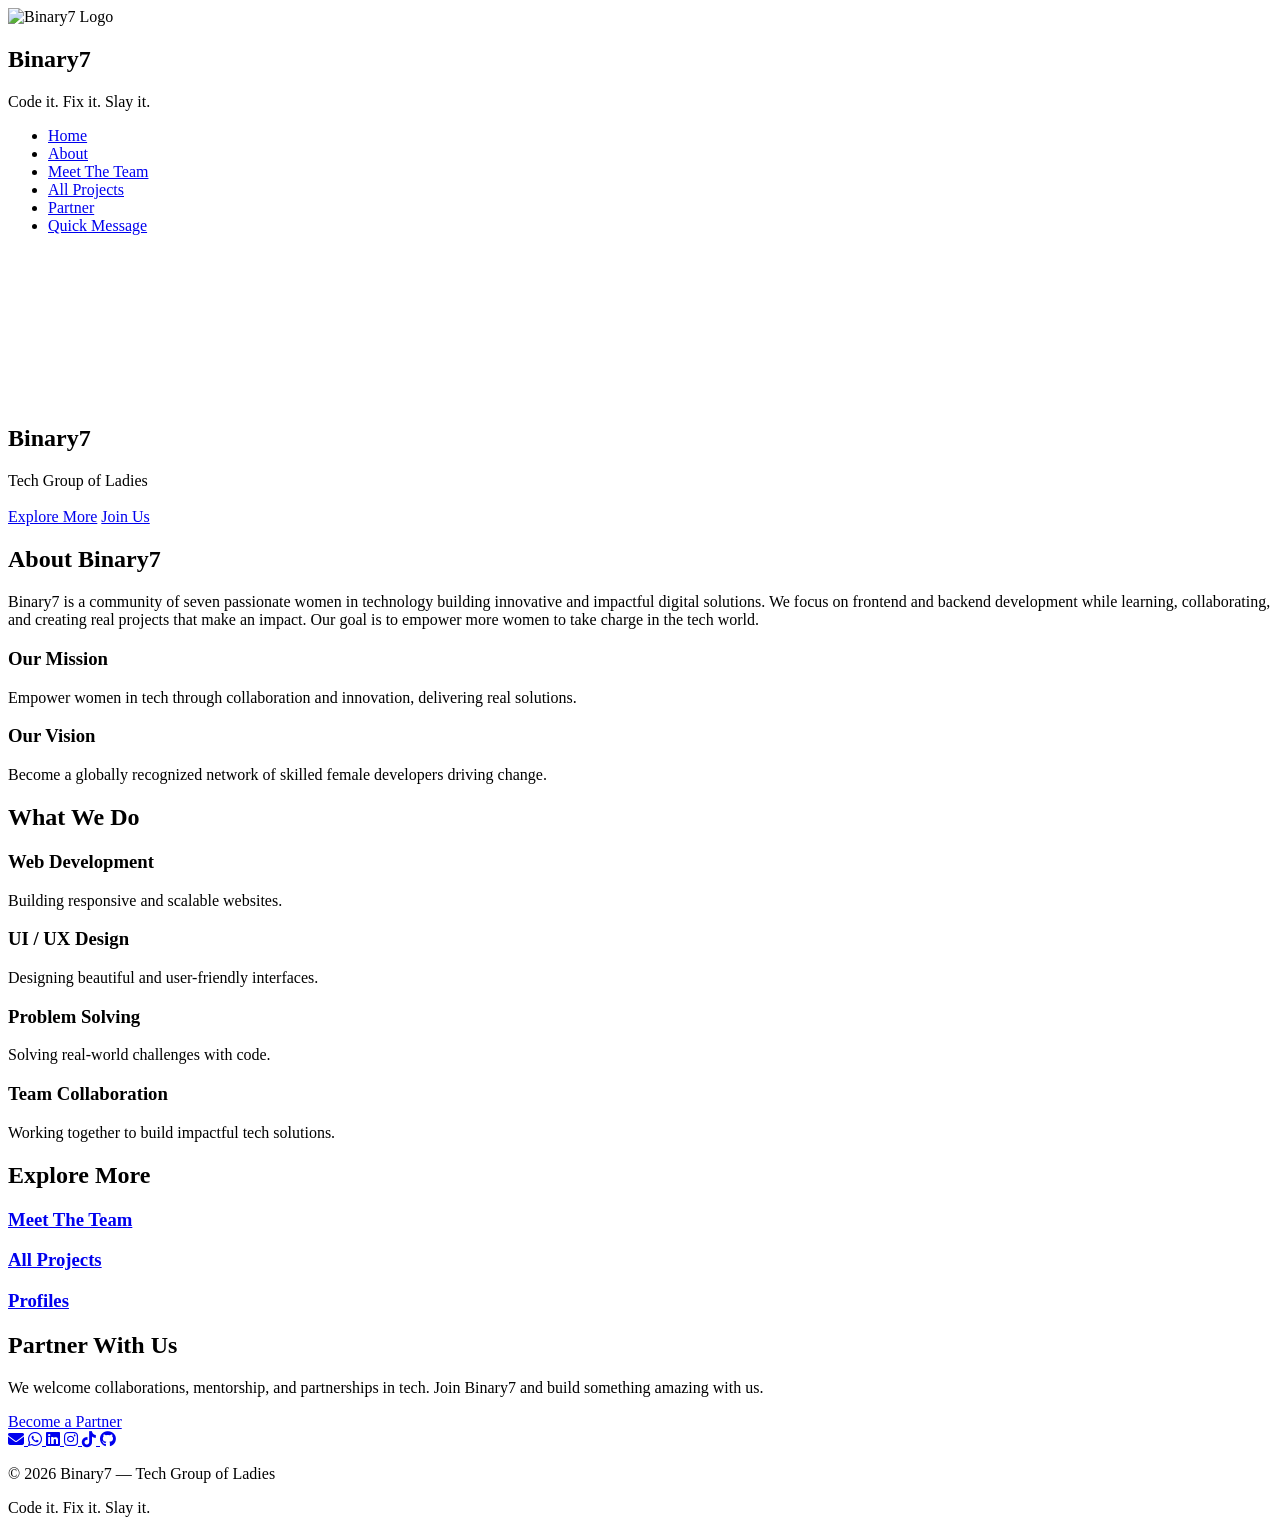
==== index.html @ e3a32f8c "Add files via upload" ====
<!DOCTYPE html>
<html lang="en">

<head>
<meta charset="UTF-8">
<meta name="viewport" content="width=device-width, initial-scale=1.0">

<title>Binary7 | Code it. Fix it. Slay it.</title>

<link rel="stylesheet" href="index.css">

<!-- Google Font -->
<link href="https://fonts.googleapis.com/css2?family=Poppins:wght@300;400;500;600;700&display=swap" rel="stylesheet">

<!-- Font Awesome -->
<link rel="stylesheet"
href="https://cdnjs.cloudflare.com/ajax/libs/font-awesome/6.4.0/css/all.min.css">
<link rel="icon" type="img/jpeg" href="images/logo.jpg">
</head>


<body>


<!-- NAVBAR -->
<header>

<nav class="navbar">

<div class="logo">

<img src="images/logo.jpg" alt="Binary7 Logo">

<div class="logo-text">
<h2>Binary7</h2>
<p class="motto-small">Code it. Fix it. Slay it.</p>
</div>

</div>


<ul class="nav-links">

<li><a href="#home">Home</a></li>

<li><a href="#about">About</a></li>

<li><a href="team.html">Meet The Team</a></li>

<li><a href="project.html">All Projects</a></li>

<li><a href="#partner">Partner</a></li>

<li><a href="contact.html">Quick Message</a></li>

</ul>


<div class="hamburger" id="hamburger">

<span></span>
<span></span>
<span></span>

</div>

</nav>

</header>



<!-- HERO -->
<section class="hero" id="home">

<!-- animated network background -->
<canvas id="network-bg"></canvas>

<!-- floating shapes -->
<div class="floating-shapes"></div>


<h1 class="hero-title">Binary7</h1>

<p class="tagline">Tech Group of Ladies</p>

<h3 class="motto">
<span id="motto"></span>
</h3>


<div class="hero-buttons">

<a href="#about" class="btn">Explore More</a>

<a href="contact.html" class="btn btn-secondary">Join Us</a>

</div>

</section>



<!-- ABOUT -->
<section class="section" id="about">

<h2>About Binary7</h2>

<p>
Binary7 is a community of seven passionate women in technology building
innovative and impactful digital solutions. We focus on frontend and backend
development while learning, collaborating, and creating real projects that
make an impact. Our goal is to empower more women to take charge in the tech world.
</p>


<div class="mission-vision">

<div class="box">

<h3>Our Mission</h3>

<p>
Empower women in tech through collaboration and innovation,
delivering real solutions.
</p>

</div>


<div class="box">

<h3>Our Vision</h3>

<p>
Become a globally recognized network of skilled female
developers driving change.
</p>

</div>

</div>

</section>



<!-- WHAT WE DO -->

<section class="section dark" id="what-we-do">
  <h2>What We Do</h2>
  <div class="cards">
    <div class="card">
      <h3>Web Development</h3>
      <p>Building responsive and scalable websites.</p>
    </div>

    <div class="card">
      <h3>UI / UX Design</h3>
      <p>Designing beautiful and user-friendly interfaces.</p>
    </div>

    <div class="card">
      <h3>Problem Solving</h3>
      <p>Solving real-world challenges with code.</p>
    </div>

    <div class="card team-collab">
      <h3>Team Collaboration</h3>
      <p>Working together to build impactful tech solutions.</p>
    </div>
  </div>
</section>




<!-- EXPLORE MORE -->
<section class="section" id="explore-more">

<h2>Explore More</h2>

<div class="cards">

<a href="team.html" class="card">
<h3>Meet The Team</h3>
</a>


<a href="project.html" class="card">
<h3>All Projects</h3>
</a>


<a href="profiles.html" class="card">
<h3>Profiles</h3>
</a>

</div>

</section>



<!-- PARTNER  -->
<section class="section dark" id="partner">

<h2>Partner With Us</h2>

<p>
We welcome collaborations, mentorship, and partnerships in tech.
Join Binary7 and build something amazing with us.
</p>


<div class="partner-btn">

<a href="contact.html" class="btn btn-secondary">
Become a Partner
</a>

</div>

</section>




<!-- FOOTER  -->



<div class="footer-social">

<a href="mailto:binary7coders@gmail.com">
<i class="fa-solid fa-envelope"></i>
</a>

<a href="https://wa.me/qr/BYS5XMZLQRIJO1" target="_blank">
<i class="fa-brands fa-whatsapp"></i>
</a>

<a href="https://www.linkedin.com/posts/binary8_binary8-womenintech-innovation-activity-7432585303149797377-0gck" target="_blank">
<i class="fa-brands fa-linkedin"></i>
</a>

<a href="https://www.instagram.com/binar7308" target="_blank">
<i class="fa-brands fa-instagram"></i>
</a>

<a href="https://www.tiktok.com/@binary7536" target="_blank">
<i class="fa-brands fa-tiktok"></i>
</a>

<a href="https://github.com/binary7" target="_blank">
<i class="fa-brands fa-github"></i>
</a>

</div>


<p class="copyright">
©️ 2026 Binary7 — Tech Group of Ladies
</p>

<p class="footer-motto">
Code it. Fix it. Slay it.
</p>

</footer>



<script src="index.js"></script>

</body>
</html>
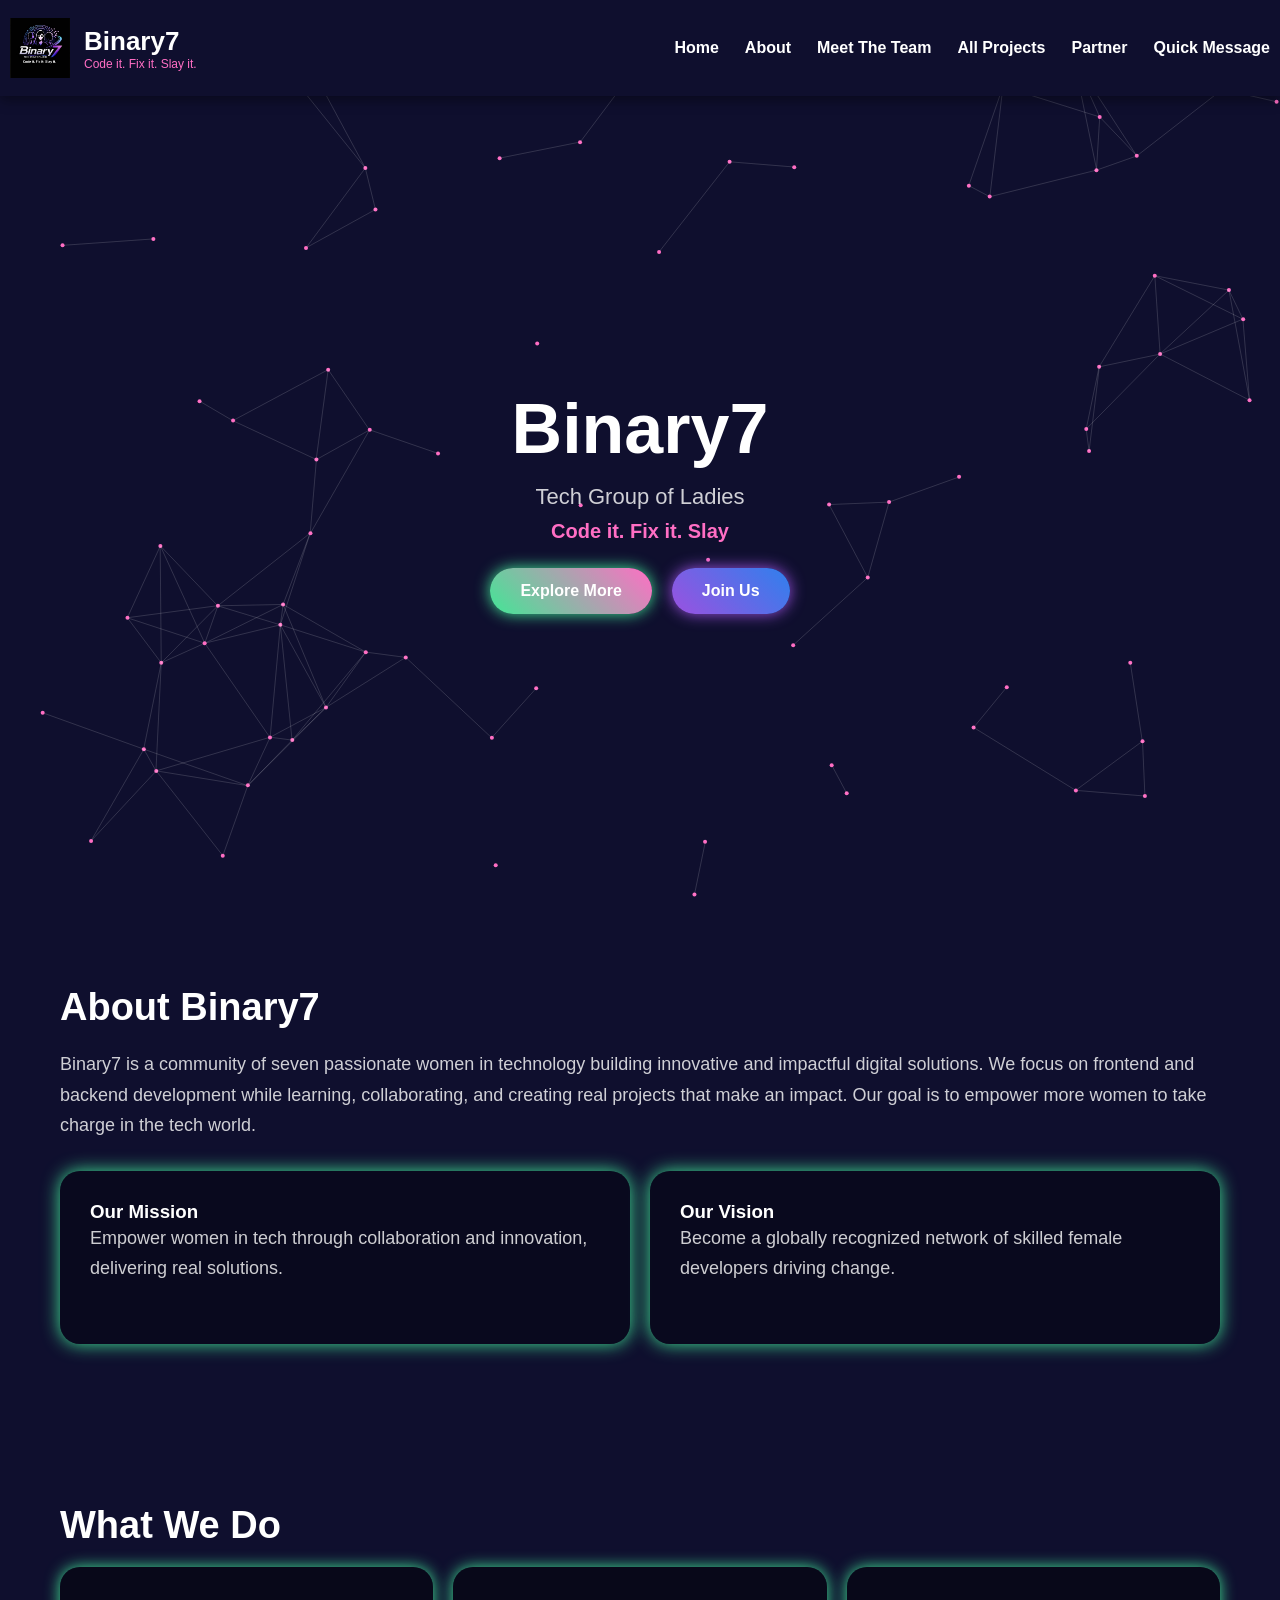
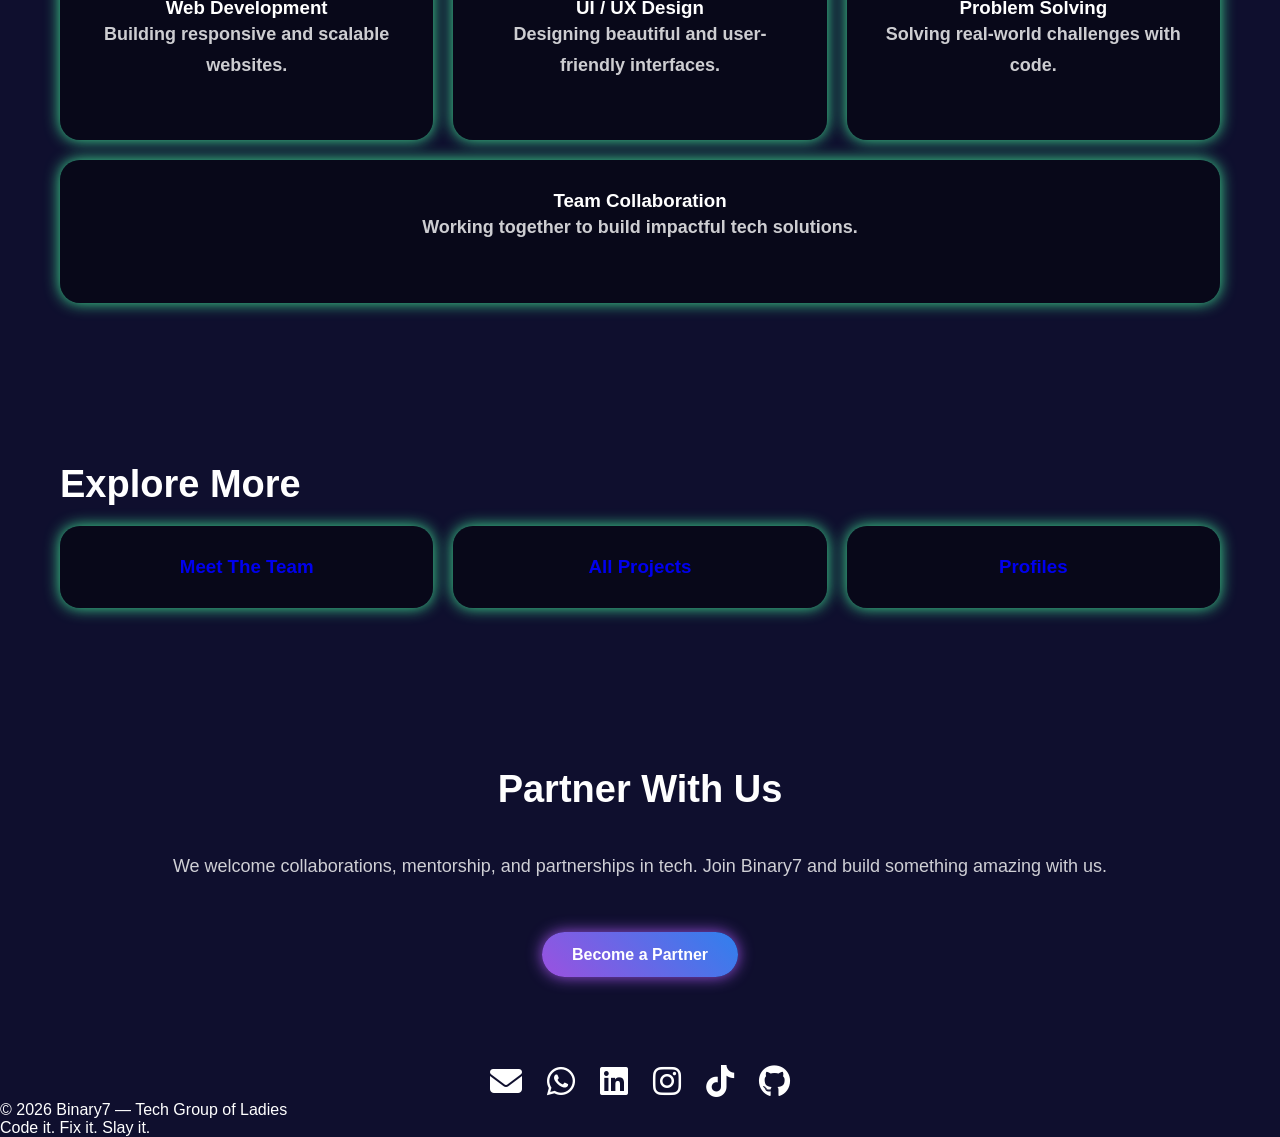
==== commit 9d7ad917: "Update index.html" ====
--- a/index.html
+++ b/index.html
@@ -49,7 +49,7 @@
 
 <li><a href="project.html">All Projects</a></li>
 
-<li><a href="#partner">Partner</a></li>
+<li><a href="contact.html">Partner</a></li>
 
 <li><a href="contact.html">Quick Message</a></li>
 
@@ -274,4 +274,4 @@
 <script src="index.js"></script>
 
 </body>
-</html>+</html>
--- a/index.css
+++ b/index.css
@@ -0,0 +1,470 @@
+/* ROOT VARIABLES */
+:root {
+  --black-bg: #0f0f2e;
+  --neon-pink: #ff6ec4;
+  --neon-blue: #2f80ed;
+  --neon-purple: #9b51e0;
+  --white-trans: rgba(255,255,255,0.8);
+}
+
+/* GLOBAL */
+*{
+  margin: 0;
+  padding: 0;
+  box-sizing: border-box;
+  font-family: 'Poppins', sans-serif;
+  scroll-behavior: smooth;
+}
+
+body {
+  background: var(--black-bg);
+  color: white;
+  overflow-x: hidden;
+  min-height: 100%;
+}
+
+html {
+  height: 100%;
+  overflow-x: hidden;
+}
+
+/* NETWORK BACKGROUND */
+#network-bg {
+  position: fixed;
+  top: 0;
+  left: 0;
+  width: 100%;
+  height: 100%;
+  z-index: -2;
+  pointer-events: none;
+}
+
+.floating-shapes {
+  position: fixed;
+  top: 0;
+  left: 0;
+  width: 100%;
+  height: 100%;
+  pointer-events: none;
+  z-index: -1;
+}
+
+/* NAVBAR */
+header {
+  position: sticky;
+  top: 0;
+  z-index: 10000;
+}
+
+.navbar {
+  display: flex;
+  align-items: center;
+  justify-content: space-between;
+  padding: 18px 10px;
+  background: var(--black-bg);
+  box-shadow: 0 4px 12px rgba(0,0,0,0.4);
+}
+
+/* LOGO */
+.logo {
+  display: flex;
+  align-items: center;
+  gap: 14px;
+}
+
+.logo img {
+  width: 60px;
+  height: 60px;
+}
+
+.logo-text h2 {
+  font-size: 26px;
+  font-weight: 700;
+}
+
+.logo-text .motto-small {
+  font-size: 12px;
+  color: var(--neon-pink);
+}
+
+/* NAV LINKS */
+.nav-links {
+  display: flex;
+  gap: 26px;
+  list-style: none;
+}
+
+.nav-links a {
+  color: white;
+  text-decoration: none;
+  font-weight: 600;
+  transition: 0.3s;
+  position: relative;
+  z-index: 1;
+}
+
+.nav-links a:hover {
+  color: var(--neon-pink);
+  text-shadow: 0 0 8px var(--neon-pink);
+}
+
+/* HAMBURGER */
+.hamburger {
+  display: none;
+  flex-direction: column;
+  gap: 5px;
+  cursor: pointer;
+  z-index: 10001;
+}
+
+.hamburger span {
+  width: 25px;
+  height: 3px;
+  background: white;
+  transition: 0.3s;
+}
+
+/* Hamburger X animation */
+.hamburger.active span:nth-child(1) {
+  transform: rotate(45deg) translate(5px, 5px);
+}
+
+.hamburger.active span:nth-child(2) {
+  opacity: 0;
+}
+
+.hamburger.active span:nth-child(3) {
+  transform: rotate(-45deg) translate(5px, -5px);
+}
+
+/* HERO */
+.hero {
+  min-height: 90vh;
+  display: flex;
+  flex-direction: column;
+  justify-content: center;
+  align-items: center;
+  text-align: center;
+  position: relative;
+  padding: 40px;
+  overflow: hidden;
+  z-index: 1;
+}
+
+.hero h1.hero-title {
+  font-size: 70px;
+  font-weight: 800;
+  margin-bottom: 15px;
+  transition: 0.3s;
+}
+
+.hero h1.hero-title:hover {
+  color: var(--neon-pink);
+  text-shadow: 0 0 20px var(--neon-pink);
+}
+
+.tagline {
+  font-size: 22px;
+  color: var(--white-trans);
+  margin-bottom: 10px;
+}
+
+#motto {
+  color: var(--neon-pink);
+  font-weight: 600;
+  font-size: 20px;
+}
+
+/* HERO BUTTONS */
+.hero-buttons {
+  display: flex;
+  gap: 20px;
+  margin-top: 25px;
+  flex-wrap: wrap;
+  justify-content: center;
+  z-index: 1;
+}
+
+.btn {
+  padding: 14px 30px;
+  border-radius: 50px;
+  font-weight: 600;
+  text-decoration: none;
+  color: white;
+  background: linear-gradient(45deg,#42e695,#ff6ec4);
+  box-shadow: 0 0 15px #42e695;
+  transition: 0.3s;
+  position: relative;
+  z-index: 1;
+}
+
+.btn:hover {
+  transform: scale(1.05);
+  box-shadow: 0 0 25px #ff6ec4;
+}
+
+.btn-secondary {
+  background: linear-gradient(45deg,#9b51e0,#2f80ed);
+  box-shadow: 0 0 15px #9b51e0;
+}
+
+/* SECTIONS */
+.section {
+  padding: 80px 60px;
+  position: relative;
+  z-index: 1;
+}
+
+.section h2 {
+  font-size: 38px;
+  margin-bottom: 20px;
+  display: inline-block;
+  transition: 0.3s;
+}
+
+.section h2:hover {
+  color: var(--neon-pink);
+  text-shadow: 0 0 12px var(--neon-pink);
+}
+
+.section p {
+  font-size: 18px;
+  line-height: 1.7;
+  color: var(--white-trans);
+  margin-bottom: 30px;
+}
+
+/* MISSION / VISION */
+.mission-vision {
+  display: flex;
+  gap: 20px;
+  flex-wrap: wrap;
+}
+
+.box {
+  flex: 1 1 250px;
+  background: rgba(0,0,0,0.35);
+  padding: 30px;
+  border-radius: 20px;
+  box-shadow: 0 0 18px #42e695;
+  transition: 0.3s;
+}
+
+.box:hover {
+  transform: translateY(-8px);
+  box-shadow: 0 0 30px #ff6ec4;
+}
+
+/* WHAT WE DO CARDS */
+#what-we-do .cards {
+  display: flex;
+  flex-wrap: wrap;
+  gap: 20px;
+}
+
+#what-we-do .card {
+  flex: 1 1 200px;
+  background: rgba(0,0,0,0.45);
+  padding: 30px;
+  border-radius: 20px;
+  text-align: center;
+  font-weight: 600;
+  cursor: pointer;
+  box-shadow: 0 0 15px #42e695;
+  transition: 0.3s;
+  position: relative;
+  z-index: 1;
+}
+
+#what-we-do .card.team-collab {
+  flex: 1 1 100%;
+}
+
+#what-we-do .card:hover {
+  transform: translateY(-10px);
+  box-shadow: 0 0 30px #ff6ec4;
+}
+
+/* EXPLORE MORE CARDS */
+#explore-more .cards {
+  display: flex;
+  gap: 20px;
+  flex-wrap: wrap;
+}
+
+#explore-more .card {
+  flex: 1 1 30%;
+  text-decoration: none;
+  padding: 30px;
+  border-radius: 20px;
+  background: rgba(0,0,0,0.45);
+  text-align: center;
+  box-shadow: 0 0 15px #42e695;
+  transition: 0.3s;
+  position: relative;
+  z-index: 1;
+}
+
+#explore-more .card:hover {
+  transform: translateY(-10px);
+  box-shadow: 0 0 30px #ff6ec4;
+}
+
+/* PARTNER SECTION */
+#partner {
+  display: flex;
+  flex-direction: column;
+  align-items: center;
+  text-align: center;
+  gap: 20px;
+  z-index: 1;
+}
+
+#partner .partner-btn {
+  margin-top: 15px;
+}
+
+/* SOCIAL ICONS */
+.footer-social {
+  margin-top: 20px;
+  display: flex;
+  justify-content: center;
+  gap: 25px;
+}
+
+.footer-social a {
+  font-size: 32px;
+  color: white;
+  transition: 0.3s;
+}
+
+.footer-social a:hover {
+  color: var(--neon-pink);
+  transform: scale(1.2);
+  text-shadow: 0 0 15px var(--neon-pink);
+}
+
+/* FOOTER */
+footer {
+  padding: 40px 60px;
+  text-align: center;
+  display: flex;
+  flex-direction: column;
+  gap: 12px;
+  z-index: 1;
+}
+
+.footer-links {
+  display: flex;
+  gap: 22px;
+  justify-content: center;
+  flex-wrap: wrap;
+}
+
+.footer-links a {
+  color: white;
+  text-decoration: none;
+  font-weight: 600;
+}
+
+.footer-links a:hover {
+  color: var(--neon-pink);
+}
+
+/* QUICK CONTACT FORM */
+.quick-form-container {
+  height: 100vh;
+  display: flex;
+  justify-content: center;
+  align-items: center;
+  padding: 20px;
+}
+
+.quick-form {
+  background: rgba(0,0,0,0.7);
+  padding: 40px;
+  border-radius: 20px;
+  width: 90%;
+  max-width: 420px;
+  box-shadow: 0 0 25px #42e695;
+  display: flex;
+  flex-direction: column;
+  gap: 16px;
+}
+
+.quick-form h2 {
+  text-align: center;
+}
+
+.quick-subtext {
+  font-size: 14px;
+  text-align: center;
+  opacity: 0.8;
+}
+
+.quick-form input,
+.quick-form textarea {
+  padding: 14px;
+  border-radius: 10px;
+  border: 1px solid rgba(255,255,255,0.2);
+  background: rgba(0,0,0,0.5);
+  color: white;
+  outline: none;
+}
+
+.quick-form input:focus,
+.quick-form textarea:focus {
+  border-color: #ff6ec4;
+  box-shadow: 0 0 10px #ff6ec4;
+}
+
+.back-home {
+  text-align: center;
+  margin-top: 10px;
+  text-decoration: none;
+  color: white;
+}
+
+.back-home:hover {
+  color: #ff6ec4;
+}
+
+/* RESPONSIVE */
+@media(max-width:1024px) {
+  #what-we-do .card {
+    flex: 1 1 48%;
+  }
+  #what-we-do .card.team-collab {
+    flex: 1 1 100%;
+  }
+}
+
+@media(max-width:768px) {
+  .nav-links {
+    display:none;
+    flex-direction:column;
+    position:absolute;
+    top:80px;
+    right:0;
+    background:var(--black-bg);
+    width:220px;
+    padding:20px;
+  }
+  .nav-links.active {
+    display:flex;
+  }
+  .hamburger {
+    display:flex;
+  }
+  .mission-vision {
+    flex-direction: column;
+  }
+  #what-we-do .cards,
+  #explore-more .cards {
+    flex-direction: column;
+  }
+  #what-we-do .card,
+  #explore-more .card {
+    flex: 1 1 100%;
+  }
+}
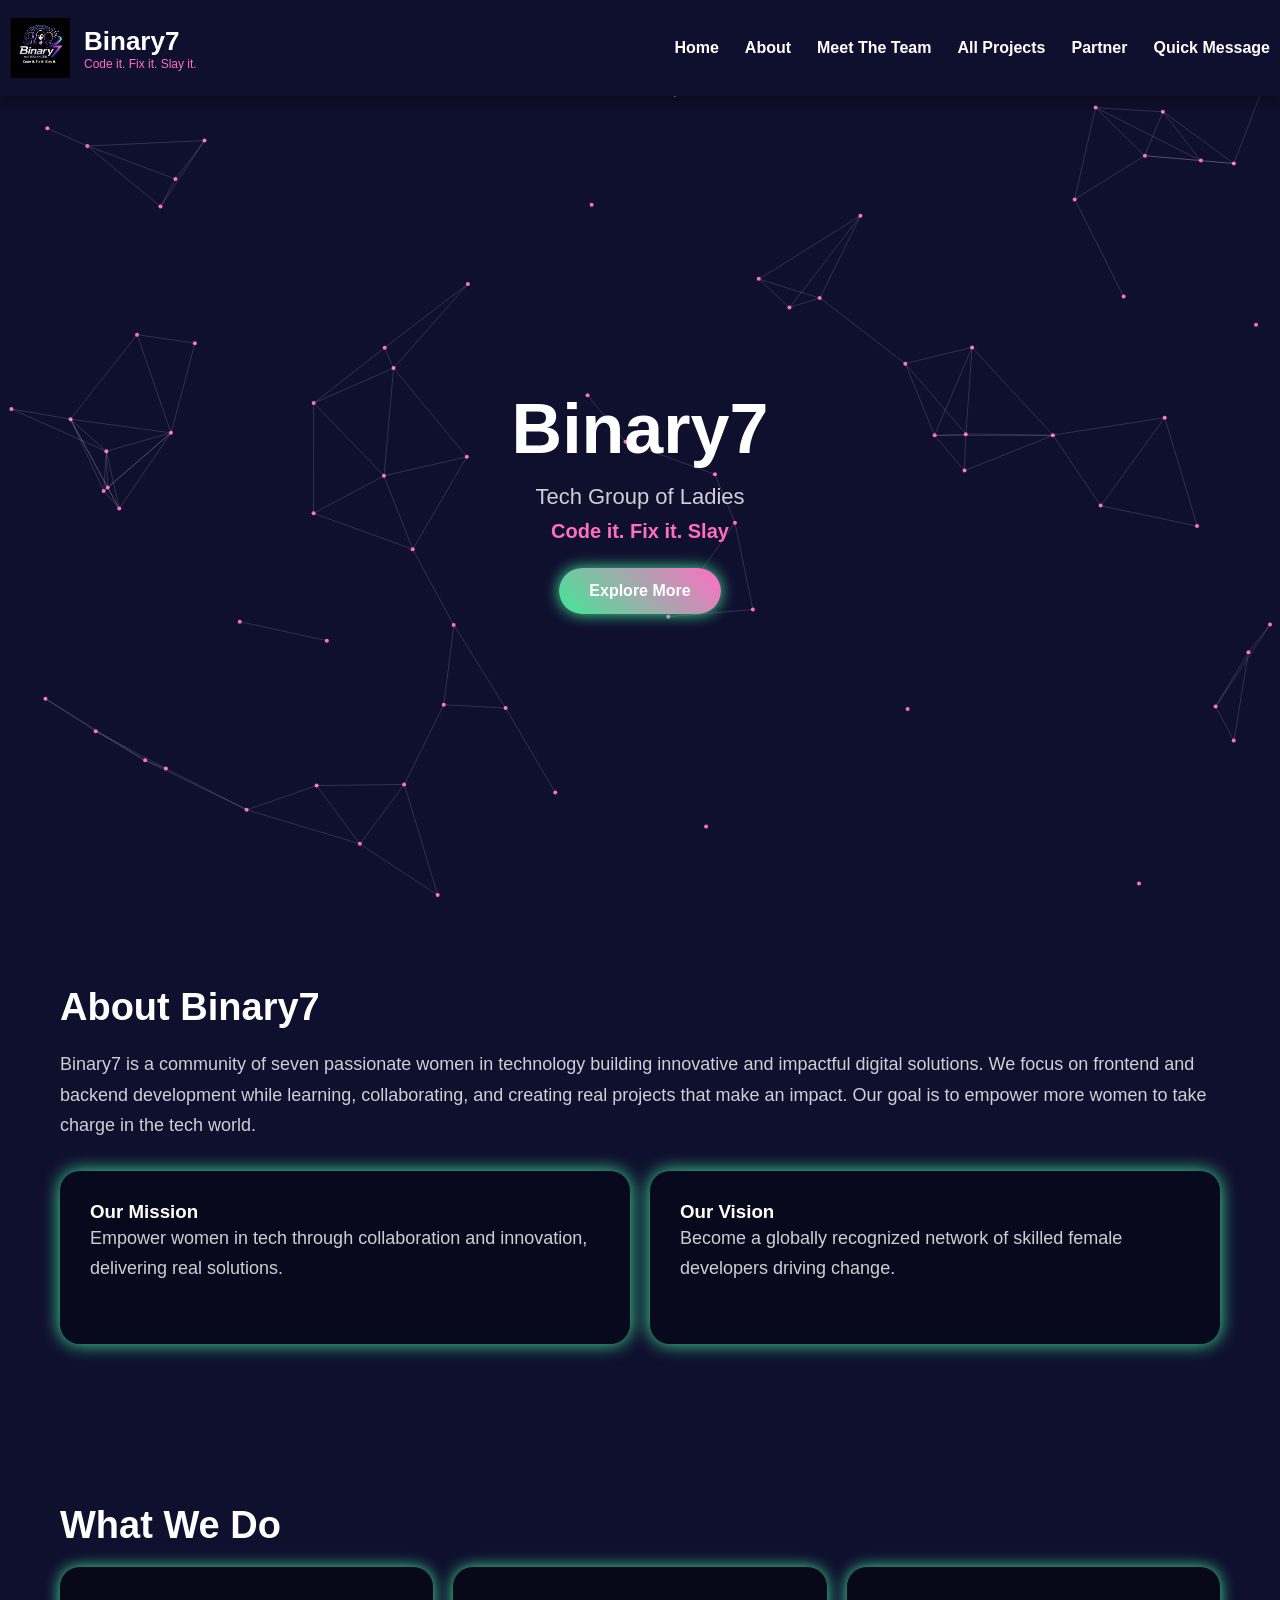
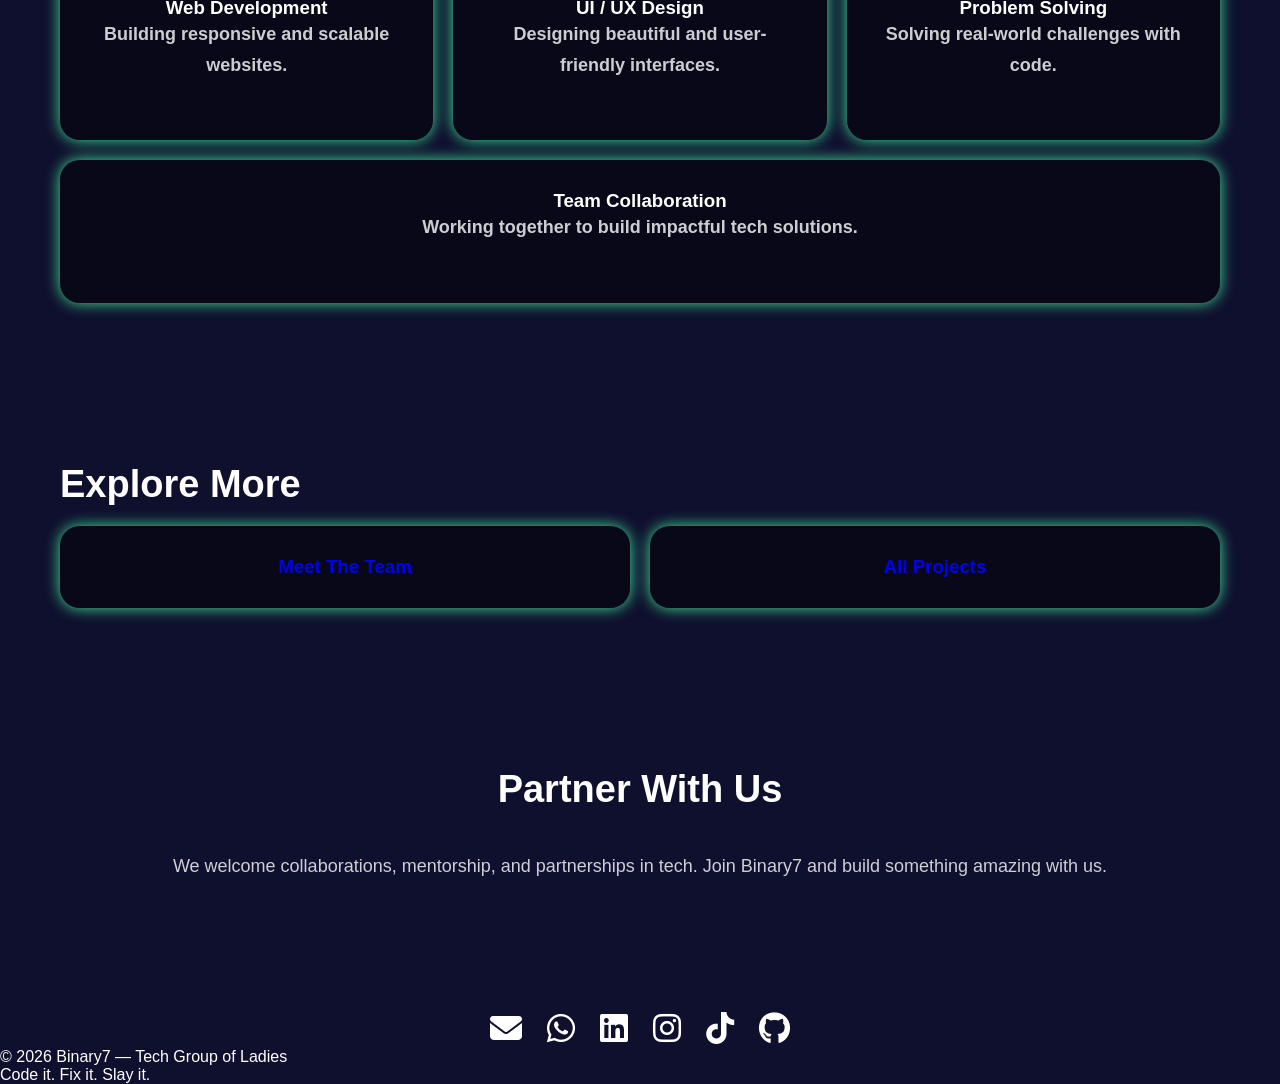
==== commit 15fe421b: "Update index.html" ====
--- a/index.html
+++ b/index.html
@@ -49,7 +49,7 @@
 
 <li><a href="project.html">All Projects</a></li>
 
-<li><a href="contact.html">Partner</a></li>
+<li><a href="#partner">Partner</a></li>
 
 <li><a href="contact.html">Quick Message</a></li>
 
@@ -93,7 +93,6 @@
 
 <a href="#about" class="btn">Explore More</a>
 
-<a href="contact.html" class="btn btn-secondary">Join Us</a>
 
 </div>
 
@@ -192,10 +191,6 @@
 </a>
 
 
-<a href="profiles.html" class="card">
-<h3>Profiles</h3>
-</a>
-
 </div>
 
 </section>
@@ -213,12 +208,6 @@
 </p>
 
 
-<div class="partner-btn">
-
-<a href="contact.html" class="btn btn-secondary">
-Become a Partner
-</a>
-
 </div>
 
 </section>
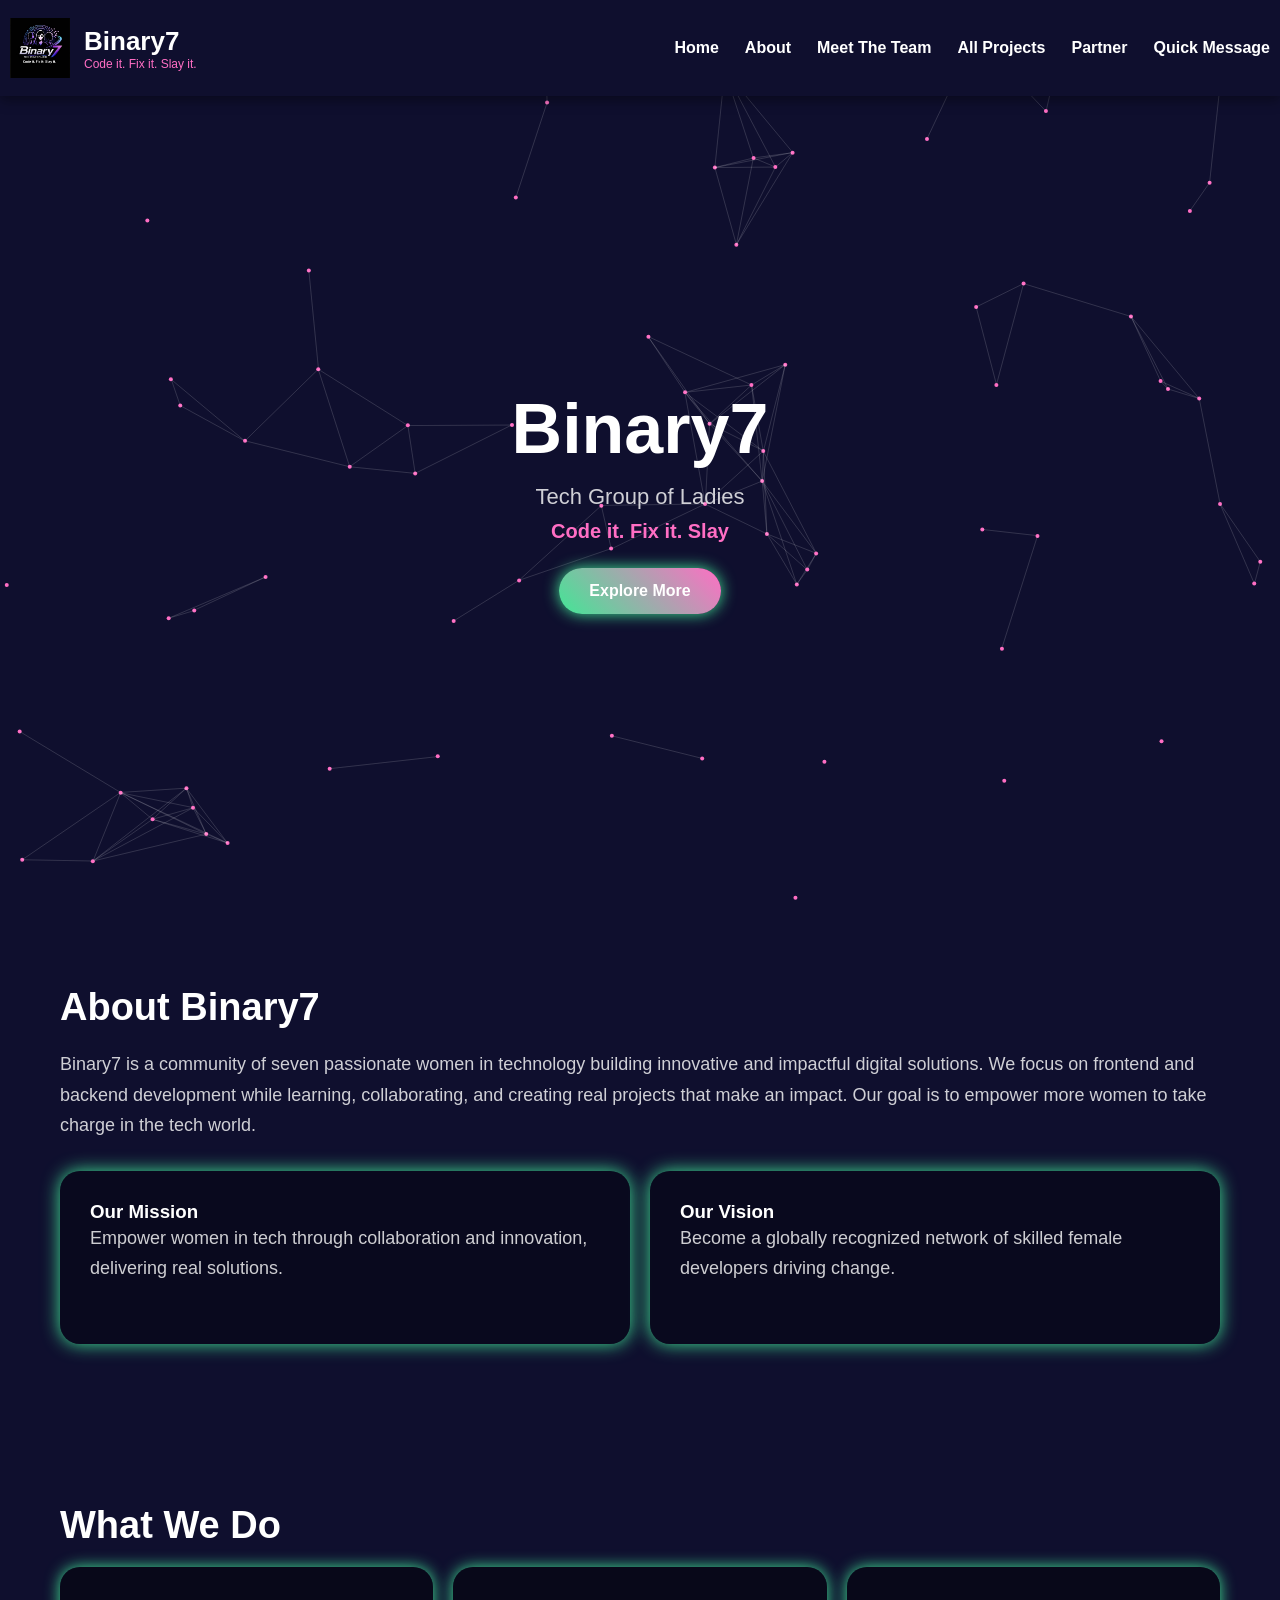
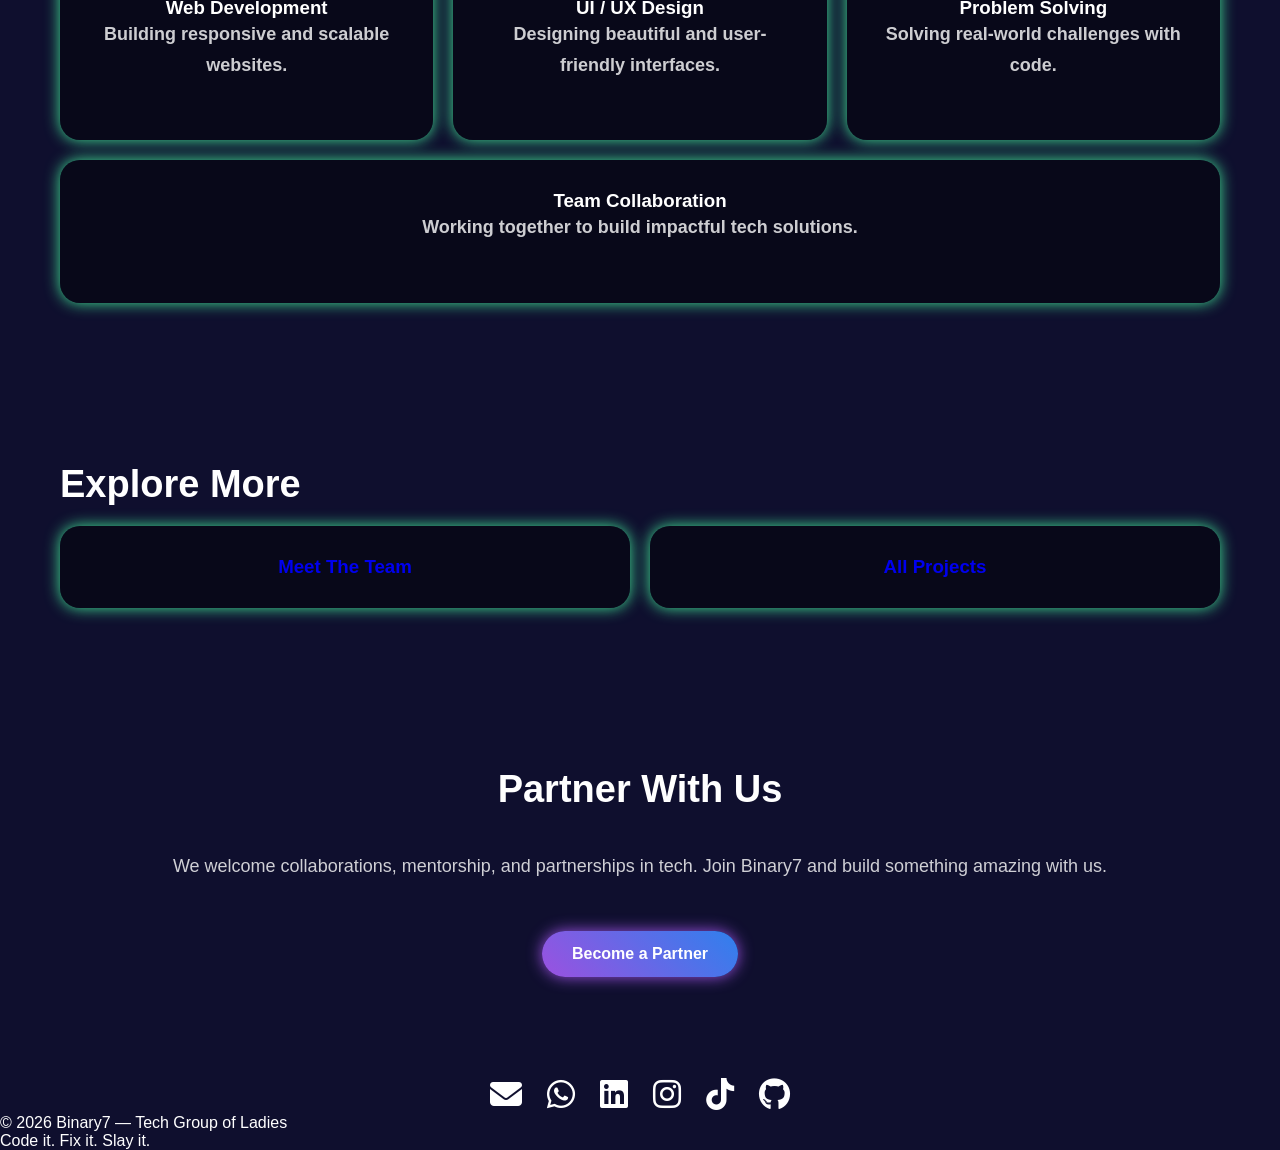
==== commit c934b2c2: "Update index.html" ====
--- a/index.html
+++ b/index.html
@@ -207,7 +207,7 @@
 Join Binary7 and build something amazing with us.
 </p>
 
-
+<a href="contact.html" class="btn btn-secondary">Become a Partner</a>
 </div>
 
 </section>
